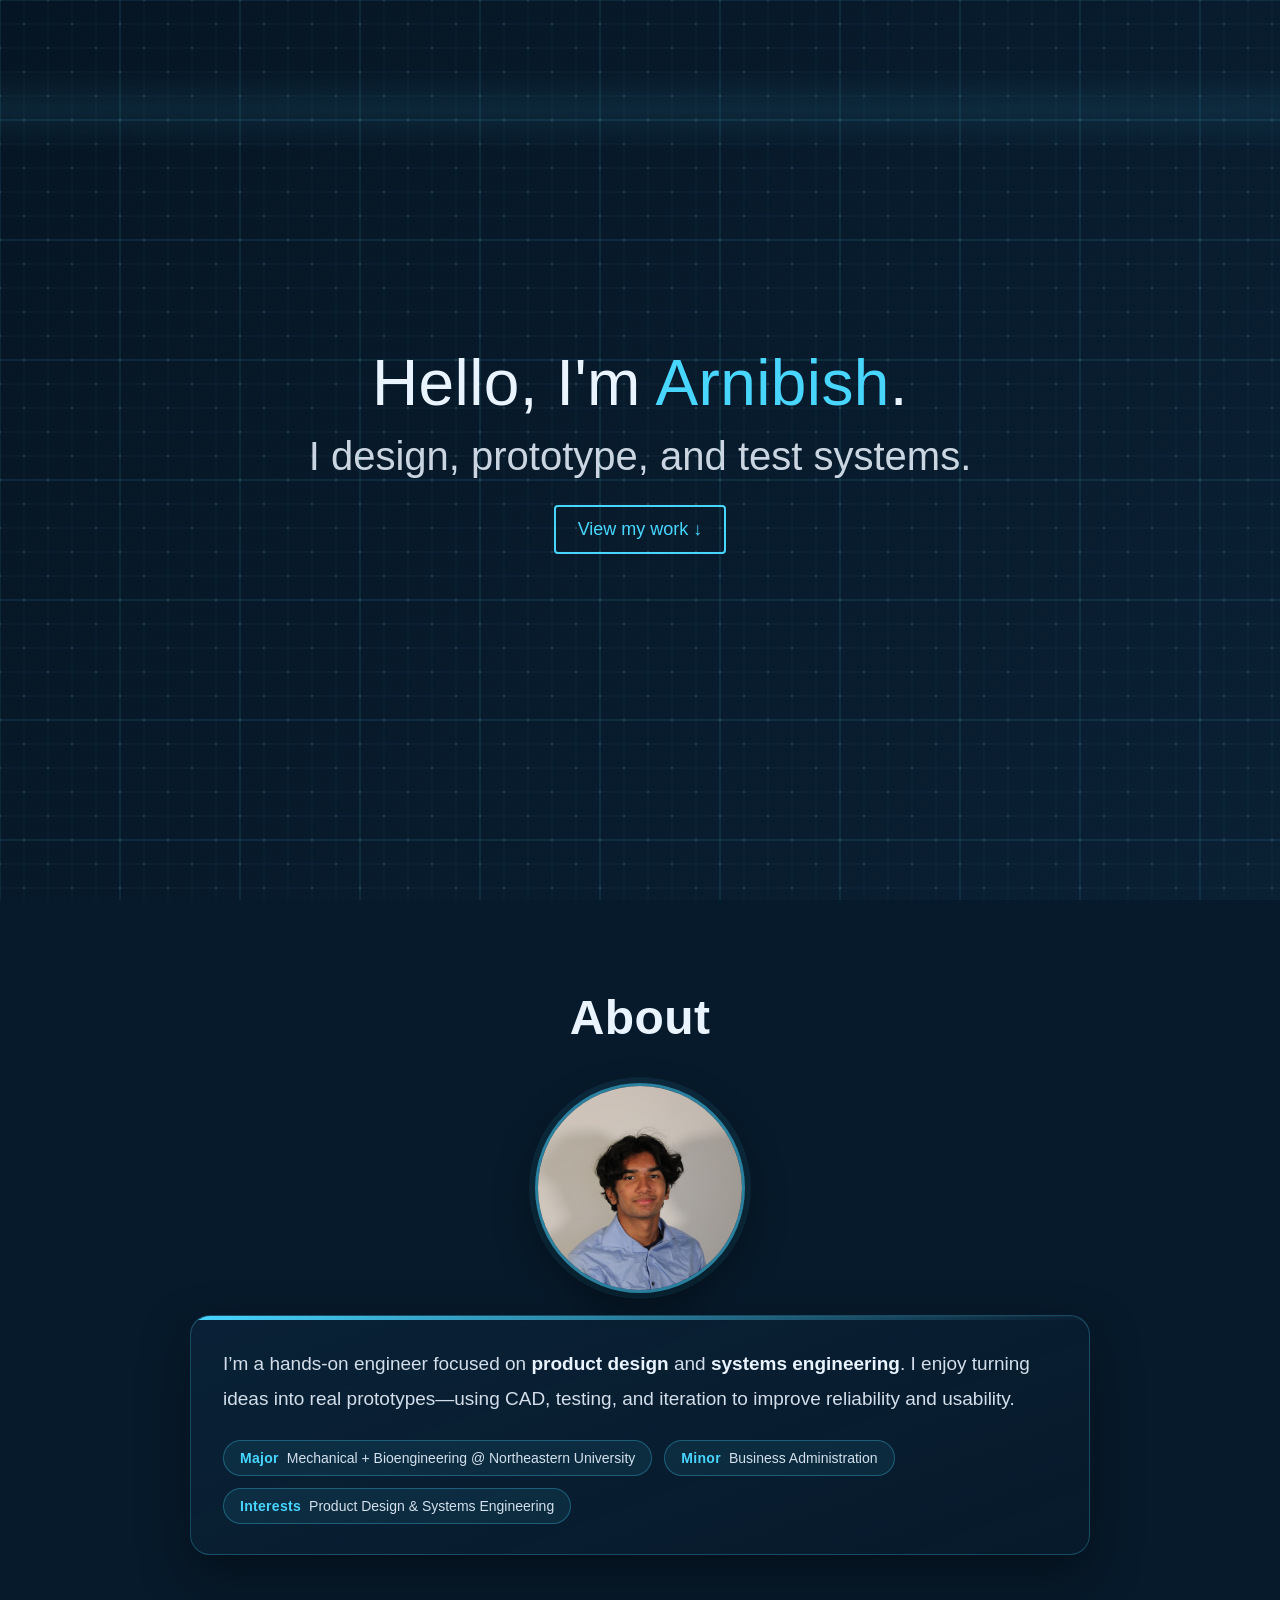
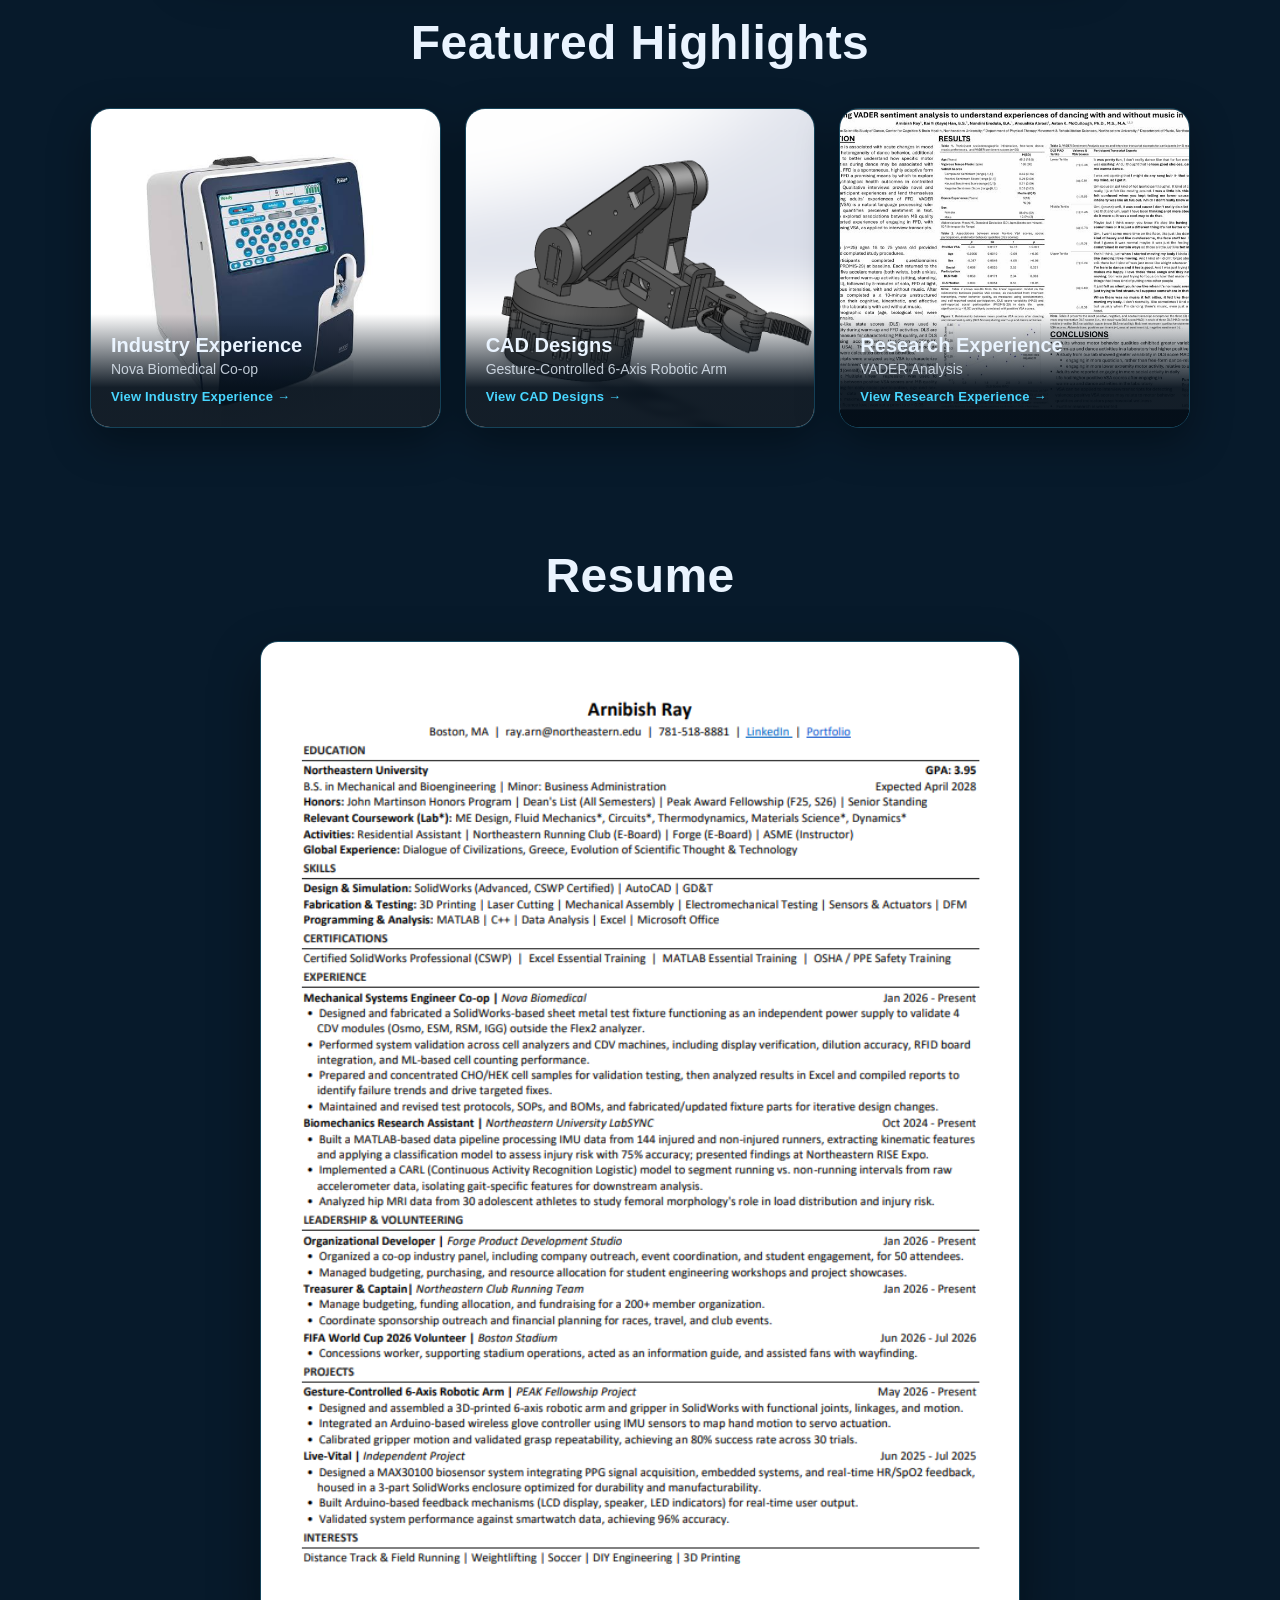
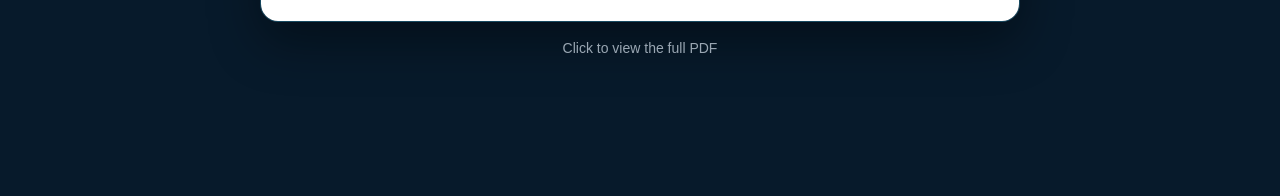
==== index.html @ 6c7f37b7 "Add files via upload" ====
<!doctype html>
<html lang="en">
  <head>
    <meta charset="UTF-8" />
    <meta name="viewport" content="width=device-width, initial-scale=1.0" />
    <title>Arnibish Ray</title>
    <link rel="stylesheet" href="style.css" />
  </head>

  <body>
    <canvas id="bg"></canvas>

    <!-- NAVBAR (hidden until scroll on Home) -->
    <header class="nav" id="nav">
      <nav class="nav-inner">
        <a class="nav-logo" href="index.html">Arnibish</a>

        <div class="nav-links">
          <a href="index.html">Home</a>

          <!-- EXPERIENCE DROPDOWN -->
          <div class="dropdown" id="expDropdown">
            <button class="dropbtn" type="button" aria-haspopup="true" aria-expanded="false">
              Experience ▾
            </button>
            <div class="dropdown-menu">
              <a href="industry.html">Industry Experience</a>
              <a href="research.html">Research Experience</a>
              <a href="clubs.html">Clubs</a>
              <a href="volunteering.html">Volunteering</a>
            </div>
          </div>


          <!-- PROJECTS DROPDOWN -->
          <div class="dropdown" id="projDropdown">
            <button class="dropbtn" type="button" aria-haspopup="true" aria-expanded="false">
              Projects ▾
            </button>
            <div class="dropdown-menu">
              <a href="projects.html#arm">Gesture-Controlled 6-Axis Robotic Arm</a>
              <a href="projects.html#livevitals">Live Patient Vitals Monitoring Enclosure</a>
              <a href="projects.html#vader">VADER Sentiment & Movement Analysis</a>
              <a href="projects.html#imu">Wearable IMU Running Biomechanics Analysis</a>
              <a href="projects.html#northend">Taste of the North End</a>
            </div>
          </div>

          <a href="cad.html">CAD Designs</a>
          <a href="certs.html">Certifications & Awards</a>
          <a href="contact.html">Contact</a>
        </div>
      </nav>
    </header>

    <!-- HERO -->
    <section id="home" class="hero">
      <h1 class="hero-title">Hello, I'm <span class="accent">Arnibish</span>.</h1>
      <p class="hero-subtitle">I design, prototype, and test systems.</p>
      <a class="hero-btn" href="#about">View my work ↓</a>
    </section>

    <!-- ABOUT -->
    <section id="about" class="about">
      <h2 class="section-title">About</h2>

      <div class="about-wrap">
        <img class="headshot" src="ArnibishHeadshot.png" alt="Photo of Arnibish" />

        <div class="about-card">
          <p class="about-intro">
            I’m a hands-on engineer focused on <strong>product design</strong> and
            <strong>systems engineering</strong>. I enjoy turning ideas into real
            prototypes—using CAD, testing, and iteration to improve reliability and
            usability.
          </p>

          <div class="about-chips">
            <span class="chip"><span class="chip-label">Major</span> Mechanical + Bioengineering @ Northeastern University</span>
            <span class="chip"><span class="chip-label">Minor</span> Business Administration</span>
            <span class="chip"><span class="chip-label">Interests</span> Product Design & Systems Engineering</span>
          </div>
        </div>
      </div>
    </section>

    <!-- FEATURED HIGHLIGHTS -->
    <section id="highlights" class="highlights">
      <h2 class="section-title">Featured Highlights</h2>

      <div class="highlight-grid">
        <a class="highlight-card" href="industry.html">
          <img class="highlight-img" src="nova_biomedical_coop.png" alt="Nova Biomedical Co-op preview" />
          <div class="highlight-overlay">
            <h3>Industry Experience</h3>
            <p>Nova Biomedical Co-op</p>
            <span class="highlight-cta">View Industry Experience →</span>
          </div>
        </a>

        <a class="highlight-card" href="cad.html">
          <img class="highlight-img" src="robotic_arm.png" alt="Gesture-Controlled 6-Axis Robotic Arm preview" />
          <div class="highlight-overlay">
            <h3>CAD Designs</h3>
            <p>Gesture-Controlled 6-Axis Robotic Arm</p>
            <span class="highlight-cta">View CAD Designs →</span>
          </div>
        </a>

        <a class="highlight-card" href="research.html">
          <img class="highlight-img" src="vader_analysis.png" alt="VADER Analysis preview" />
          <div class="highlight-overlay">
            <h3>Research Experience</h3>
            <p>VADER Analysis</p>
            <span class="highlight-cta">View Research Experience →</span>
          </div>
        </a>
      </div>
    </section>

    <!-- RESUME -->
    <section id="resume" class="resume">
      <h2 class="section-title">Resume</h2>

      <a class="resume-link" href="arni_resume.pdf" target="_blank" rel="noopener">
        <img class="resume-img" src="resume_image.png" alt="Resume preview" />
      </a>
      <p class="resume-caption">Click to view the full PDF</p>
    </section>

    <script src="script.js"></script>
  </body>
</html>
---- style.css ----
/* ===== RESET ===== */
* {
    margin: 0;
    padding: 0;
    box-sizing: border-box;
  }
  
  html {
    scroll-behavior: smooth;
  }
  
  body {
    font-family: Arial, sans-serif;
    background: #071a2b;
    color: #eaf4ff;
    overflow-x: hidden;
  }
  
  /* Canvas background */
  #bg {
    position: fixed;
    inset: 0;
    width: 100%;
    height: 100%;
    z-index: -1;
  }
  
  /* ===== NAVBAR ===== */
  .nav {
    position: fixed;
    top: 0;
    left: 0;
    width: 100%;
    z-index: 2000;
  
    /* hidden state (Home shows after scroll) */
    transform: translateY(-100%);
    opacity: 0;
    pointer-events: none;
  
    transition: 0.25s ease;
  }
  
  /* shown state */
  .nav.show {
    transform: translateY(0);
    opacity: 1;
    pointer-events: auto;
  }
  
  /* For pages where nav should always be visible */
  .nav.always-show {
    transform: translateY(0);
    opacity: 1;
    pointer-events: auto;
  }
  
  .nav-inner {
    max-width: 1100px;
    margin: 14px auto 0;
    padding: 12px 18px;
  
    display: flex;
    align-items: center;
    justify-content: space-between;
  
    background: rgba(7, 26, 43, 0.75);
    border: 1px solid rgba(72, 214, 255, 0.18);
    border-radius: 14px;
    backdrop-filter: blur(10px);
  }
  
  .nav-logo {
    text-decoration: none;
    color: #eaf4ff;
    font-weight: 800;
    letter-spacing: 0.3px;
  }
  
  .nav-links {
    display: flex;
    gap: 16px;
    align-items: center;
  }
  
  .nav-links a {
    text-decoration: none;
    color: rgba(234, 244, 255, 0.85);
    padding: 8px 10px;
    border-radius: 10px;
    transition: 0.2s ease;
  }
  
  .nav-links a:hover {
    background: rgba(72, 214, 255, 0.12);
    color: #eaf4ff;
  }
  
  /* ===== DROPDOWN (CLICK OPEN) ===== */
  .dropdown {
    position: relative;
    display: inline-block;
  }
  
  .dropbtn {
    text-decoration: none;
    color: rgba(234, 244, 255, 0.85);
    padding: 8px 10px;
    border-radius: 10px;
    cursor: pointer;
    display: inline-block;

    background: transparent;
    border: none;
    font: inherit;
  }
  
  .dropbtn:hover {
    background: rgba(72, 214, 255, 0.12);
    color: #eaf4ff;
  }
  
  .dropdown-menu {
    position: absolute;
    top: calc(100% + 8px);
    left: 0;
    min-width: 240px;
  
    background: rgba(7, 26, 43, 0.92);
    border: 1px solid rgba(72, 214, 255, 0.18);
    border-radius: 12px;
    backdrop-filter: blur(10px);
  
    padding: 8px;
    display: none;
    z-index: 3000;
  }
  
  /* ✅ the only rule that shows the menu */
  .dropdown.open .dropdown-menu {
    display: block;
  }
  
  .dropdown-menu a {
    display: block;
    padding: 10px 10px;
    border-radius: 10px;
    text-decoration: none;
    color: rgba(234, 244, 255, 0.88);
  }
  
  .dropdown-menu a:hover {
    background: rgba(72, 214, 255, 0.12);
    color: #eaf4ff;
  }
  
  /* ===== HERO ===== */
  .hero {
    min-height: 100vh;
    display: flex;
    flex-direction: column;
    justify-content: center;
    align-items: center;
    text-align: center;
    padding: 24px;
  }
  
  .hero-title {
    font-size: 64px;
    font-weight: 300;
    letter-spacing: 0.4px;
  }
  
  .hero-subtitle {
    margin-top: 14px;
    font-size: 40px;
    font-weight: 300;
    color: rgba(234, 244, 255, 0.86);
  }
  
  .accent {
    color: #48d6ff;
  }
  
  .hero-btn {
    margin-top: 26px;
    text-decoration: none;
    color: #48d6ff;
    border: 2px solid #48d6ff;
    padding: 12px 22px;
    border-radius: 4px;
    font-size: 18px;
    transition: 0.2s ease;
  }
  
  .hero-btn:hover {
    background: #48d6ff;
    color: #071a2b;
  }
  
  /* ===== ABOUT ===== */
  .about {
    padding: 90px 20px 50px;
    text-align: center;
  }
  
  .section-title {
    font-size: 48px;
    font-weight: 800;
    margin-bottom: 38px;
    letter-spacing: 0.4px;
  }
  
  .about-wrap {
    max-width: 900px;
    margin: 0 auto;
  
    display: flex;
    flex-direction: column;
    align-items: center;
    gap: 22px;
  }
  
  .headshot {
    width: 210px;
    height: 210px;
    object-fit: cover;
    border-radius: 999px;
    border: 3px solid rgba(72, 214, 255, 0.55);
    box-shadow: 0px 0px 0px 6px rgba(72, 214, 255, 0.08),
      0px 18px 40px rgba(0, 0, 0, 0.4);
  }
  
  .about-card {
    position: relative;
    width: 100%;
    text-align: left;
    background: linear-gradient(160deg, rgba(11, 36, 58, 0.75), rgba(7, 26, 43, 0.6));
    border: 1px solid rgba(72, 214, 255, 0.25);
    border-radius: 20px;
    padding: 30px 32px;
    box-shadow: 0px 20px 50px rgba(0, 0, 0, 0.4), inset 0px 1px 0px rgba(255, 255, 255, 0.04);
    overflow: hidden;
  }
  
  .about-card::before {
    content: "";
    position: absolute;
    top: 0;
    left: 0;
    right: 0;
    height: 4px;
    background: linear-gradient(90deg, #48d6ff, rgba(72, 214, 255, 0));
  }
  
  .about-intro {
    font-size: 19px;
    line-height: 1.85;
    color: rgba(234, 244, 255, 0.9);
    margin-bottom: 24px;
  }
  
  .about-intro strong {
    color: #eaf4ff;
  }
  
  .about-chips {
    display: flex;
    flex-wrap: wrap;
    gap: 12px;
  }
  
  .chip {
    display: flex;
    align-items: center;
    gap: 8px;
    background: rgba(72, 214, 255, 0.08);
    border: 1px solid rgba(72, 214, 255, 0.3);
    border-radius: 999px;
    padding: 9px 16px;
    font-size: 14px;
    color: rgba(234, 244, 255, 0.9);
    transition: 0.2s ease;
  }
  
  .chip:hover {
    background: rgba(72, 214, 255, 0.16);
    border-color: rgba(72, 214, 255, 0.55);
    transform: translateY(-2px);
  }
  
  .chip-label {
    font-weight: 800;
    color: #48d6ff;
    letter-spacing: 0.3px;
  }

  /* ===== FEATURED HIGHLIGHTS ===== */
  .highlights {
    padding: 10px 20px 120px;
    text-align: center;
  }

  .highlight-grid {
    max-width: 1100px;
    margin: 0 auto;
    display: grid;
    grid-template-columns: repeat(3, minmax(0, 1fr));
    gap: 24px;
  }

  .highlight-card {
    position: relative;
    display: block;
    height: 320px;
    border-radius: 20px;
    overflow: hidden;
    text-decoration: none;
    border: 1px solid rgba(72, 214, 255, 0.22);
    box-shadow: 0px 14px 40px rgba(0, 0, 0, 0.35);
    transition: transform 0.25s ease, box-shadow 0.25s ease, border-color 0.25s ease;
  }

  .highlight-card:hover {
    transform: translateY(-6px);
    border-color: rgba(72, 214, 255, 0.6);
    box-shadow: 0px 22px 55px rgba(0, 0, 0, 0.5), 0px 0px 30px rgba(72, 214, 255, 0.15);
  }

  .highlight-img {
    position: absolute;
    inset: 0;
    width: 100%;
    height: 100%;
    object-fit: cover;
    transition: transform 0.35s ease;
  }

  .highlight-card:hover .highlight-img {
    transform: scale(1.06);
  }

  .highlight-overlay {
    position: absolute;
    left: 0;
    right: 0;
    bottom: 0;
    padding: 20px 20px 22px;
    text-align: left;
    background: linear-gradient(180deg, rgba(7, 26, 43, 0) 0%, rgba(5, 16, 27, 0.94) 65%);
  }

  .highlight-overlay h3 {
    font-size: 20px;
    color: #eaf4ff;
    margin-bottom: 4px;
  }

  .highlight-overlay p {
    font-size: 14px;
    color: rgba(234, 244, 255, 0.8);
    margin-bottom: 10px;
  }

  .highlight-cta {
    font-size: 13px;
    font-weight: 800;
    color: #48d6ff;
    letter-spacing: 0.2px;
  }

  /* ===== RESUME ===== */
  .resume {
    padding: 0px 20px 140px;
    text-align: center;
  }

  .resume-link {
    display: inline-block;
    max-width: 760px;
    width: 100%;
    border-radius: 18px;
    overflow: hidden;
    border: 1px solid rgba(72, 214, 255, 0.25);
    box-shadow: 0px 20px 50px rgba(0, 0, 0, 0.4);
    transition: transform 0.25s ease, box-shadow 0.25s ease, border-color 0.25s ease;
  }

  .resume-link:hover {
    transform: translateY(-4px);
    border-color: rgba(72, 214, 255, 0.6);
    box-shadow: 0px 26px 60px rgba(0, 0, 0, 0.5), 0px 0px 30px rgba(72, 214, 255, 0.15);
  }

  .resume-img {
    display: block;
    width: 100%;
    height: auto;
  }

  .resume-caption {
    margin-top: 14px;
    font-size: 14px;
    color: rgba(234, 244, 255, 0.65);
  }
  
  /* ===== PAGE LAYOUT (non-home pages) ===== */
  .page {
    min-height: 100vh;
    padding: 140px 20px 120px; /* space for nav */
    max-width: 980px;
    margin: 0 auto;
  }

  /* wider container for pages using the larger 2-column grid (e.g. CAD Designs) */
  .page.page-wide {
    max-width: 1360px;
  }
  
  .page-title {
    font-size: 54px;
    font-weight: 800;
    text-align: center;
    margin-bottom: 10px;
  }

  .page-subtitle {
    text-align: center;
    color: rgba(234, 244, 255, 0.65);
    font-size: 17px;
    margin-bottom: 50px;
  }
  
  .panel {
    margin: 18px 0;
    padding: 22px 22px;
    background: rgba(7, 26, 43, 0.55);
    border: 1px solid rgba(72, 214, 255, 0.16);
    border-radius: 14px;
  }
  .panel-subtitle {
    margin-top: 6px;
    margin-bottom: 18px;
    color: rgba(72, 214, 255, 0.75);
    font-size: 14px;
    letter-spacing: 0.2px;
  }
  
  
  .panel h2 {
    font-size: 28px;
    margin-bottom: 10px;
  }
  
  .panel p {
    color: rgba(234, 244, 255, 0.88);
    line-height: 1.9;
  }
  /* ===== CONTACT CARDS (3 BOXES) ===== */
.contact-page {
    display: flex;
    flex-direction: column;
    align-items: center;
  }
  
  .contact-cards {
    width: 100%;
    max-width: 1100px;
    margin-top: 46px;
  
    display: grid;
    grid-template-columns: repeat(3, 1fr);
    gap: 44px;
  }
  
  .contact-card {
    height: 260px;
    border-radius: 18px;
  
    display: flex;
    flex-direction: column;
    align-items: center;
    justify-content: center;
    gap: 18px;
  
    background: rgba(7, 26, 43, 0.55);
    border: 1px solid rgba(72, 214, 255, 0.22);
    box-shadow: 0px 14px 40px rgba(0, 0, 0, 0.25);
  
    transition: transform 0.15s ease, border-color 0.15s ease, background 0.15s ease;
  }
  
  .contact-card:hover {
    transform: translateY(-3px);
    border-color: rgba(72, 214, 255, 0.4);
    background: rgba(7, 26, 43, 0.7);
  }
  
  .contact-img {
    width: 150px;
    height: 150px;
    object-fit: contain;
    filter: drop-shadow(0px 10px 18px rgba(0, 0, 0, 0.25));
  }
  
  /* resume thumbnail (no image needed) */
  .resume-thumb {
    width: 120px;
    height: 120px;
    border-radius: 16px;
  
    display: grid;
    place-items: center;
  
    border: 2px solid rgba(72, 214, 255, 0.25);
    background: rgba(72, 214, 255, 0.08);
    font-weight: 900;
    letter-spacing: 1px;
    color: #eaf4ff;
  }
  
  .contact-link {
    color: #48d6ff;
    font-weight: 800;
    text-decoration: none;
    padding-bottom: 6px;
    border-bottom: 2px solid rgba(72, 214, 255, 0.6);
    transition: 0.15s ease;
  }
  
  .contact-link:hover {
    color: #eaf4ff;
    border-bottom-color: #eaf4ff;
  }
  /* ===== CERTIFICATE FLIP CARDS ===== */
.cert-grid {
    margin-top: 16px;
    display: grid;
    grid-template-columns: repeat(3, minmax(0, 1fr));
    gap: 18px;
  }
  
  .flip-card {
    width: 100%;
    height: 320px;
    background: transparent;
    border: none;
    padding: 0;
    cursor: pointer;
    perspective: 1200px; /* makes the 3D flip look real */
  }
  
  .flip-inner {
    position: relative;
    width: 100%;
    height: 100%;
    transform-style: preserve-3d;
    transition: transform 0.6s ease;
  }
  
  /* this class gets toggled on click */
  .flip-card.is-flipped .flip-inner {
    transform: rotateY(180deg);
  }
  
  .flip-face {
    position: absolute;
    inset: 0;
    backface-visibility: hidden;
  
    border-radius: 18px;
    background: rgba(7, 26, 43, 0.55);
    border: 1px solid rgba(72, 214, 255, 0.22);
    box-shadow: 0px 14px 40px rgba(0, 0, 0, 0.25);
  
    display: flex;
    flex-direction: column;
    justify-content: center;
    align-items: center;
    padding: 16px;
  }
  
  .flip-front {
    gap: 12px;
  }
  
  .cert-img {
    width: 100%;
    max-width: 260px;
    height: 190px;
    object-fit: cover;
    border-radius: 14px;
    border: 1px solid rgba(234, 244, 255, 0.12);
    background: rgba(255, 255, 255, 0.03);
  }
  
  .cert-title {
    font-weight: 900;
    letter-spacing: 0.3px;
    color: #eaf4ff;
    margin-top: 6px;
  }
  
  .flip-back {
    transform: rotateY(180deg);
    align-items: flex-start;
    justify-content: flex-start;
    gap: 10px;
    text-align: left;
  }
  
  .flip-back h3 {
    font-size: 18px;
    margin-bottom: 4px;
    color: #eaf4ff;
  }
  
  .flip-back p {
    color: rgba(234, 244, 255, 0.86);
    line-height: 1.6;
  }
  
  .cert-meta {
    color: rgba(234, 244, 255, 0.78);
    font-size: 14px;
  }
  
  .cert-link {
    margin-top: 6px;
    color: #48d6ff;
    text-decoration: none;
    font-weight: 800;
    padding-bottom: 4px;
    border-bottom: 2px solid rgba(72, 214, 255, 0.6);
  }
  
  .cert-link:hover {
    color: #eaf4ff;
    border-bottom-color: #eaf4ff;
  }
  
  .hint {
    margin-top: auto;
    font-size: 12px;
    color: rgba(234, 244, 255, 0.55);
  }
  
  /* two-columns-per-row variant (used on the CAD Designs page) */
  .cert-grid.cols-2 {
    grid-template-columns: repeat(2, minmax(0, 1fr));
    gap: 28px;
  }

  .cert-grid.cols-2 .flip-card {
    height: auto;
    aspect-ratio: 1 / 1.15;
  }

  .cert-grid.cols-2 .flip-back {
    overflow-y: auto;
    align-content: flex-start;
  }

  .cert-grid.cols-2 .cert-img {
    width: 100%;
    max-width: 100%;
    height: auto;
    aspect-ratio: 1 / 1;
    object-fit: cover;
  }

  .cert-grid.cols-2 .cert-title {
    font-size: 19px;
  }

  .cert-grid.cols-2 .flip-back h3 {
    font-size: 22px;
  }

  .cert-grid.cols-2 .flip-back p {
    font-size: 17px;
    line-height: 1.7;
  }

  /* responsive */
  @media (max-width: 950px) {
    .cert-grid {
      grid-template-columns: 1fr;
    }
    .flip-card {
      height: 340px;
    }
    .cert-grid.cols-2 .flip-card {
      aspect-ratio: 1 / 1.35;
    }
  }
  



  /* responsive */
  @media (max-width: 950px) {
    .contact-cards {
      grid-template-columns: 1fr;
      gap: 18px;
      max-width: 520px;
    }
  
    .contact-card {
      height: 230px;
    }
  }
  
  /* ===== PROJECT SECTIONS (Projects page) ===== */
  .project-section {
    position: relative;
    padding: 70px 0 90px;
    border-top: 1px solid rgba(72, 214, 255, 0.14);
  }

  .project-section:first-of-type {
    border-top: none;
    padding-top: 20px;
  }

  .project-index {
    position: absolute;
    top: 8px;
    right: 0;
    font-size: 110px;
    font-weight: 900;
    line-height: 1;
    color: rgba(72, 214, 255, 0.07);
    user-select: none;
    pointer-events: none;
  }

  .project-hero {
    position: relative;
    max-width: 760px;
    margin-bottom: 34px;
  }

  .project-title {
    font-size: 34px;
    font-weight: 800;
    color: #eaf4ff;
    margin-bottom: 8px;
  }

  .project-tagline {
    font-size: 17px;
    color: rgba(234, 244, 255, 0.68);
  }

  .project-grid {
    position: relative;
    display: grid;
    grid-template-columns: repeat(2, minmax(0, 1fr));
    gap: 20px;
  }

  .project-block {
    background: linear-gradient(160deg, rgba(11, 36, 58, 0.68), rgba(7, 26, 43, 0.5));
    border: 1px solid rgba(72, 214, 255, 0.2);
    border-radius: 16px;
    padding: 24px 26px;
    box-shadow: 0px 12px 30px rgba(0, 0, 0, 0.25);
    transition: border-color 0.25s ease, transform 0.25s ease;
  }

  .project-block:hover {
    border-color: rgba(72, 214, 255, 0.45);
    transform: translateY(-3px);
  }

  .project-block h3 {
    font-size: 13px;
    font-weight: 800;
    text-transform: uppercase;
    letter-spacing: 1.2px;
    color: #48d6ff;
    margin-bottom: 12px;
  }

  .project-block p {
    font-size: 15.5px;
    line-height: 1.75;
    color: rgba(234, 244, 255, 0.85);
  }

  .project-block ul {
    padding-left: 18px;
    display: flex;
    flex-direction: column;
    gap: 8px;
  }

  .project-block li {
    font-size: 15px;
    line-height: 1.6;
    color: rgba(234, 244, 255, 0.85);
  }

  .chip-row {
    display: flex;
    flex-wrap: wrap;
    gap: 8px;
  }

  .chip-sm {
    padding: 6px 13px;
    font-size: 13px;
  }

  .project-gallery-block {
    grid-column: 1 / -1;
  }

  .project-gallery {
    display: grid;
    grid-template-columns: repeat(3, minmax(0, 1fr));
    gap: 14px;
    margin-bottom: 16px;
  }

  .project-gallery img {
    width: 100%;
    height: 260px;
    object-fit: contain;
    background: rgba(255, 255, 255, 0.04);
    border-radius: 12px;
    border: 1px solid rgba(72, 214, 255, 0.22);
  }

  /* full-poster image, shows the whole rectangle without cropping (e.g. VADER/IMU posters) */
  .project-poster {
    width: 100%;
    height: 560px;
    object-fit: contain;
    background: rgba(255, 255, 255, 0.04);
    border-radius: 14px;
    border: 1px solid rgba(72, 214, 255, 0.22);
    margin-bottom: 16px;
  }

  .gallery-item {
    margin: 0;
    display: flex;
    flex-direction: column;
  }

  .gallery-item figcaption {
    margin-top: 8px;
    font-size: 13px;
    text-align: center;
    color: rgba(234, 244, 255, 0.7);
  }

  /* responsive 16:9 embed wrapper (Google Slides, YouTube, etc.) */
  .embed-wrap {
    position: relative;
    width: 100%;
    padding-top: 56.25%;
    border-radius: 14px;
    overflow: hidden;
    border: 1px solid rgba(72, 214, 255, 0.25);
    box-shadow: 0px 10px 28px rgba(0, 0, 0, 0.3);
    margin-bottom: 16px;
  }

  .embed-wrap iframe {
    position: absolute;
    top: 0;
    left: 0;
    width: 100%;
    height: 100%;
    border: 0;
  }

  /* vertical variant for YouTube Shorts / portrait video */
  .embed-wrap.embed-vertical {
    max-width: 360px;
    margin-left: auto;
    margin-right: auto;
    padding-top: 177.78%;
  }

  .embed-label {
    font-size: 12px;
    font-weight: 700;
    color: rgba(234, 244, 255, 0.55);
    text-transform: uppercase;
    letter-spacing: 0.6px;
    margin-bottom: 8px;
  }

  .project-links {
    display: flex;
    flex-wrap: wrap;
    gap: 12px;
  }

  .project-link {
    display: inline-block;
    color: #48d6ff;
    text-decoration: none;
    font-weight: 800;
    font-size: 13.5px;
    letter-spacing: 0.2px;
    border: 1px solid rgba(72, 214, 255, 0.4);
    padding: 9px 18px;
    border-radius: 999px;
    transition: 0.2s ease;
  }

  .project-link:hover {
    background: rgba(72, 214, 255, 0.15);
    border-color: rgba(72, 214, 255, 0.7);
  }

  /* ===== SCROLL TRACKER (Projects page) ===== */
  .scroll-tracker {
    position: fixed;
    right: 28px;
    top: 50%;
    transform: translateY(-50%);
    display: flex;
    flex-direction: column;
    align-items: center;
    z-index: 60;
  }

  .tracker-item {
    position: relative;
    display: flex;
    align-items: center;
    justify-content: center;
    cursor: pointer;
  }

  .tracker-ring {
    width: 34px;
    height: 34px;
    transform: rotate(-90deg);
    overflow: visible;
  }

  .ring-track {
    fill: none;
    stroke: rgba(72, 214, 255, 0.16);
    stroke-width: 3;
  }

  .ring-fill {
    fill: none;
    stroke: #ffffff;
    stroke-width: 3;
    stroke-linecap: round;
    opacity: 0.3;
    transition: stroke-dashoffset 0.1s linear, opacity 0.15s linear;
  }

  .tracker-item.active .ring-track {
    stroke: rgba(72, 214, 255, 0.4);
  }

  .tracker-item.active .tracker-ring {
    filter: drop-shadow(0 0 6px rgba(255, 255, 255, 0.55));
  }

  .tracker-label {
    position: absolute;
    right: 46px;
    white-space: nowrap;
    font-size: 12px;
    color: rgba(234, 244, 255, 0.85);
    background: rgba(5, 16, 27, 0.92);
    border: 1px solid rgba(72, 214, 255, 0.3);
    padding: 5px 11px;
    border-radius: 6px;
    opacity: 0;
    transform: translateX(6px);
    transition: 0.2s ease;
    pointer-events: none;
  }

  .tracker-item:hover .tracker-label,
  .tracker-item.active .tracker-label {
    opacity: 1;
    transform: translateX(0);
  }

  .tracker-connector {
    position: relative;
    width: 2px;
    height: 30px;
    background: rgba(72, 214, 255, 0.14);
    overflow: hidden;
  }

  .connector-fill {
    position: absolute;
    top: 0;
    left: 0;
    width: 100%;
    height: 0%;
    background: #ffffff;
    opacity: 0.4;
  }

  @media (max-width: 1150px) {
    .scroll-tracker {
      display: none;
    }
  }

  /* ===== EXPERIENCE PAGES (Industry / Research / Clubs / Volunteering) ===== */

  /* single-photo entries: text + photo side by side */
  .exp-layout {
    display: flex;
    gap: 26px;
    align-items: flex-start;
  }

  .exp-layout .exp-text {
    flex: 1;
    min-width: 0;
  }

  .exp-photo-side {
    flex: 0 0 240px;
  }

  .exp-photo-side img {
    width: 100%;
    aspect-ratio: 1 / 1;
    height: auto;
    object-fit: cover;
    border-radius: 14px;
    border: 1px solid rgba(72, 214, 255, 0.25);
    box-shadow: 0px 10px 28px rgba(0, 0, 0, 0.3);
  }

  /* multi-photo entries: gallery strip at the bottom */
  .exp-gallery {
    display: grid;
    grid-template-columns: repeat(auto-fit, minmax(220px, 1fr));
    gap: 16px;
    margin-top: 16px;
  }

  .exp-gallery img {
    width: 100%;
    aspect-ratio: 1 / 1;
    height: auto;
    object-fit: cover;
    border-radius: 12px;
    border: 1px solid rgba(72, 214, 255, 0.22);
  }

  /* single big photo variant (e.g. Shefelbine Lab) */
  .exp-photo-large {
    width: 100%;
    aspect-ratio: 16 / 9;
    object-fit: cover;
    border-radius: 14px;
    border: 1px solid rgba(72, 214, 255, 0.25);
    box-shadow: 0px 10px 28px rgba(0, 0, 0, 0.3);
    margin-top: 16px;
  }

  /* two large rectangular photos stacked vertically (e.g. VADER, PEAK) */
  .exp-gallery-stacked {
    display: flex;
    flex-direction: column;
    gap: 16px;
    margin-top: 16px;
  }

  .exp-gallery-stacked img {
    width: 100%;
    aspect-ratio: 4 / 3;
    object-fit: cover;
    border-radius: 14px;
    border: 1px solid rgba(72, 214, 255, 0.25);
    box-shadow: 0px 10px 28px rgba(0, 0, 0, 0.3);
  }

  @media (max-width: 800px) {
    .exp-layout {
      flex-direction: column;
    }
    .exp-photo-side {
      flex: none;
      width: 100%;
      max-width: 280px;
    }
  }
  .exp-intro {
    max-width: 760px;
    margin: 0 auto 50px;
    text-align: center;
    color: rgba(234, 244, 255, 0.7);
    font-size: 16px;
    line-height: 1.7;
  }

  .exp-entry {
    background: linear-gradient(160deg, rgba(11, 36, 58, 0.68), rgba(7, 26, 43, 0.5));
    border: 1px solid rgba(72, 214, 255, 0.2);
    border-radius: 18px;
    padding: 28px 30px;
    margin-bottom: 26px;
    box-shadow: 0px 14px 36px rgba(0, 0, 0, 0.28);
    transition: border-color 0.25s ease, transform 0.25s ease;
    position: relative;
    overflow: hidden;
  }

  .exp-entry::before {
    content: "";
    position: absolute;
    top: 0;
    left: 0;
    right: 0;
    height: 3px;
    background: linear-gradient(90deg, #48d6ff, rgba(72, 214, 255, 0));
  }

  .exp-entry:hover {
    border-color: rgba(72, 214, 255, 0.45);
    transform: translateY(-3px);
  }

  .exp-header {
    display: flex;
    flex-wrap: wrap;
    align-items: baseline;
    justify-content: space-between;
    gap: 8px 20px;
    margin-bottom: 14px;
  }

  .exp-title-group {
    display: flex;
    flex-direction: column;
    gap: 2px;
  }

  .exp-title {
    font-size: 22px;
    font-weight: 800;
    color: #eaf4ff;
  }

  .exp-role {
    font-size: 15px;
    color: #48d6ff;
    font-weight: 700;
  }

  .exp-dates {
    font-size: 13px;
    color: rgba(234, 244, 255, 0.55);
    white-space: nowrap;
    border: 1px solid rgba(72, 214, 255, 0.25);
    padding: 5px 12px;
    border-radius: 999px;
  }

  .exp-body p {
    font-size: 15.5px;
    line-height: 1.75;
    color: rgba(234, 244, 255, 0.85);
    margin-bottom: 14px;
  }

  .exp-body p:last-of-type {
    margin-bottom: 18px;
  }

  /* grouped roles at the same organization (e.g. City of Malden) */
  .exp-group {
    margin-bottom: 46px;
    background: linear-gradient(160deg, rgba(11, 36, 58, 0.68), rgba(7, 26, 43, 0.5));
    border: 1px solid rgba(72, 214, 255, 0.2);
    border-radius: 18px;
    padding: 28px 30px;
    box-shadow: 0px 14px 36px rgba(0, 0, 0, 0.28);
    position: relative;
    overflow: hidden;
  }

  .exp-group::before {
    content: "";
    position: absolute;
    top: 0;
    left: 0;
    right: 0;
    height: 3px;
    background: linear-gradient(90deg, #48d6ff, rgba(72, 214, 255, 0));
  }

  .exp-group .exp-entry {
    background: rgba(255, 255, 255, 0.03);
    border: 1px solid rgba(72, 214, 255, 0.14);
    box-shadow: none;
  }

  .exp-group .exp-entry::before {
    display: none;
  }

  .exp-group-header {
    margin-bottom: 22px;
  }

  .exp-group-header .exp-title {
    font-size: 26px;
  }

  .exp-group-sub {
    font-size: 15px;
    color: rgba(234, 244, 255, 0.6);
    margin-top: 4px;
  }

  .exp-group-body {
    display: flex;
    gap: 26px;
    align-items: stretch;
  }

  .exp-group-list {
    flex: 1;
    min-width: 0;
  }

  .exp-group-list .exp-entry {
    margin-bottom: 20px;
  }

  .exp-group-list .exp-entry:last-child {
    margin-bottom: 0;
  }

  /* scoped mini scroll tracker, e.g. the City of Malden roles */
  .mini-tracker {
    position: sticky;
    top: 170px;
    flex: 0 0 40px;
    display: flex;
    flex-direction: column;
    align-items: center;
    align-self: stretch;
    height: auto;
  }

  .mini-tracker .tracker-ring {
    width: 26px;
    height: 26px;
  }

  .mini-tracker .tracker-connector {
    flex: 1;
    min-height: 24px;
    height: auto;
  }

  .mini-tracker .tracker-label {
    right: 38px;
    font-size: 11px;
  }

  /* sub-projects nested inside a research role (e.g. LABSYNC) */
  .exp-sub {
    background: rgba(255, 255, 255, 0.03);
    border: 1px solid rgba(72, 214, 255, 0.14);
    border-radius: 14px;
    padding: 20px 22px;
    margin-top: 18px;
  }

  .exp-sub h4 {
    font-size: 16px;
    font-weight: 800;
    color: #eaf4ff;
    margin-bottom: 10px;
  }

  .exp-sub p {
    font-size: 15px;
    line-height: 1.7;
    color: rgba(234, 244, 255, 0.82);
    margin-bottom: 12px;
  }

  .exp-sub:last-child {
    margin-bottom: 0;
  }

  @media (max-width: 1000px) {
    .mini-tracker {
      display: none;
    }
  }

  @media (max-width: 700px) {
    .exp-header {
      flex-direction: column;
      align-items: flex-start;
    }
    .exp-entry {
      padding: 22px 20px;
    }
  }

  /* ===== RESPONSIVE ===== */
  @media (max-width: 900px) {
    .hero-title {
      font-size: 44px;
    }
    .hero-subtitle {
      font-size: 26px;
    }
    .section-title {
      font-size: 38px;
    }
    .about-intro {
      font-size: 17px;
    }
    .page-title {
      font-size: 40px;
    }
    .highlight-grid {
      grid-template-columns: 1fr;
    }
    .project-grid {
      grid-template-columns: 1fr;
    }
    .project-gallery {
      grid-template-columns: 1fr;
    }
    .project-index {
      font-size: 70px;
    }
    .project-title {
      font-size: 27px;
    }
  }
  
  @media (max-width: 700px) {
    .nav-links {
      gap: 8px;
    }
    .nav-inner {
      margin: 10px auto 0;
    }
  }
  
  @media (max-width: 600px) {
    .headshot {
      width: 185px;
      height: 185px;
    }
    .about-card {
      padding: 24px 20px;
    }
  }
  
  .flip-toggle-btn {
    position: absolute;
    top: 10px;
    right: 10px;
    z-index: 5;
    background: rgba(10, 20, 35, 0.85);
    color: #48d6ff;
    border: 1px solid rgba(72, 214, 255, 0.45);
    border-radius: 999px;
    padding: 6px 12px;
    font-size: 12px;
    font-weight: 600;
    letter-spacing: 0.02em;
    cursor: pointer;
    display: flex;
    align-items: center;
    gap: 5px;
    transition: background 0.15s ease, transform 0.15s ease;
  }

  .flip-toggle-btn:hover {
    background: rgba(72, 214, 255, 0.18);
    transform: translateY(-1px);
  }

  .flip-toggle-btn svg {
    width: 13px;
    height: 13px;
  }
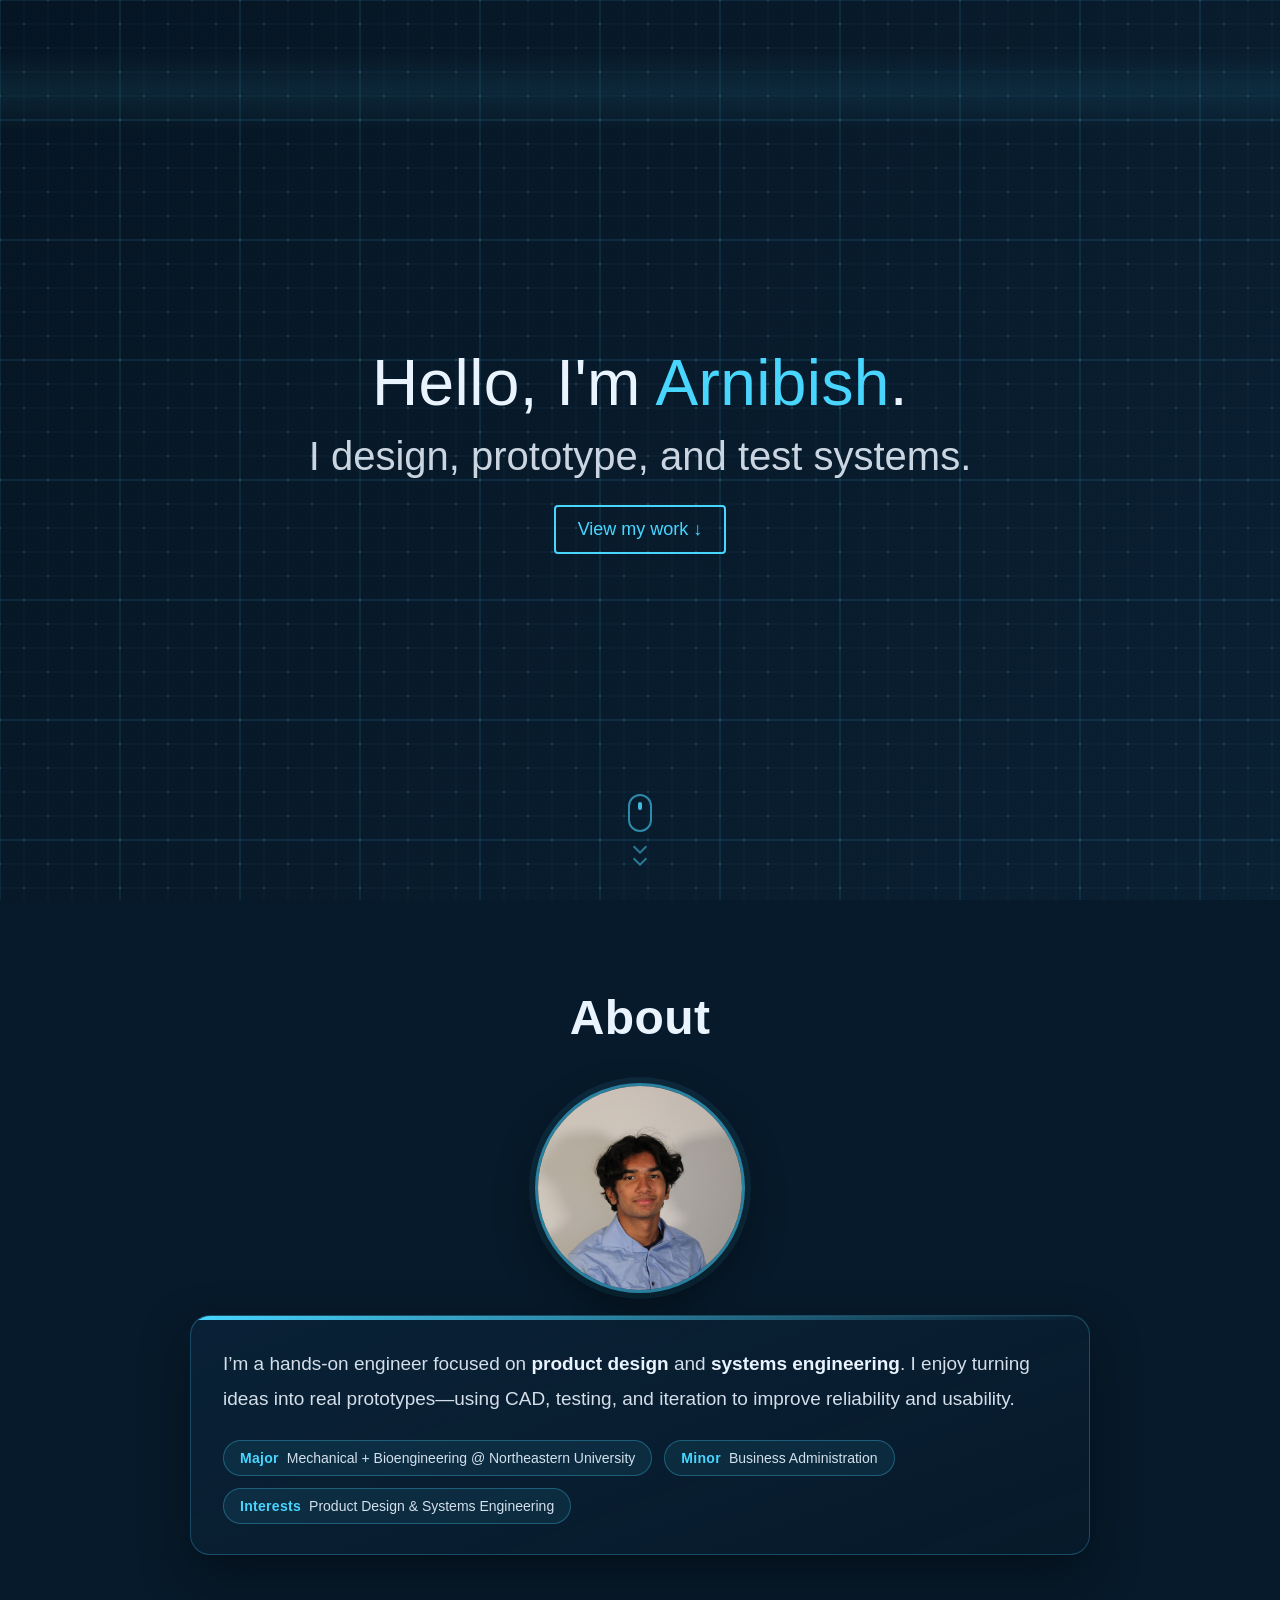
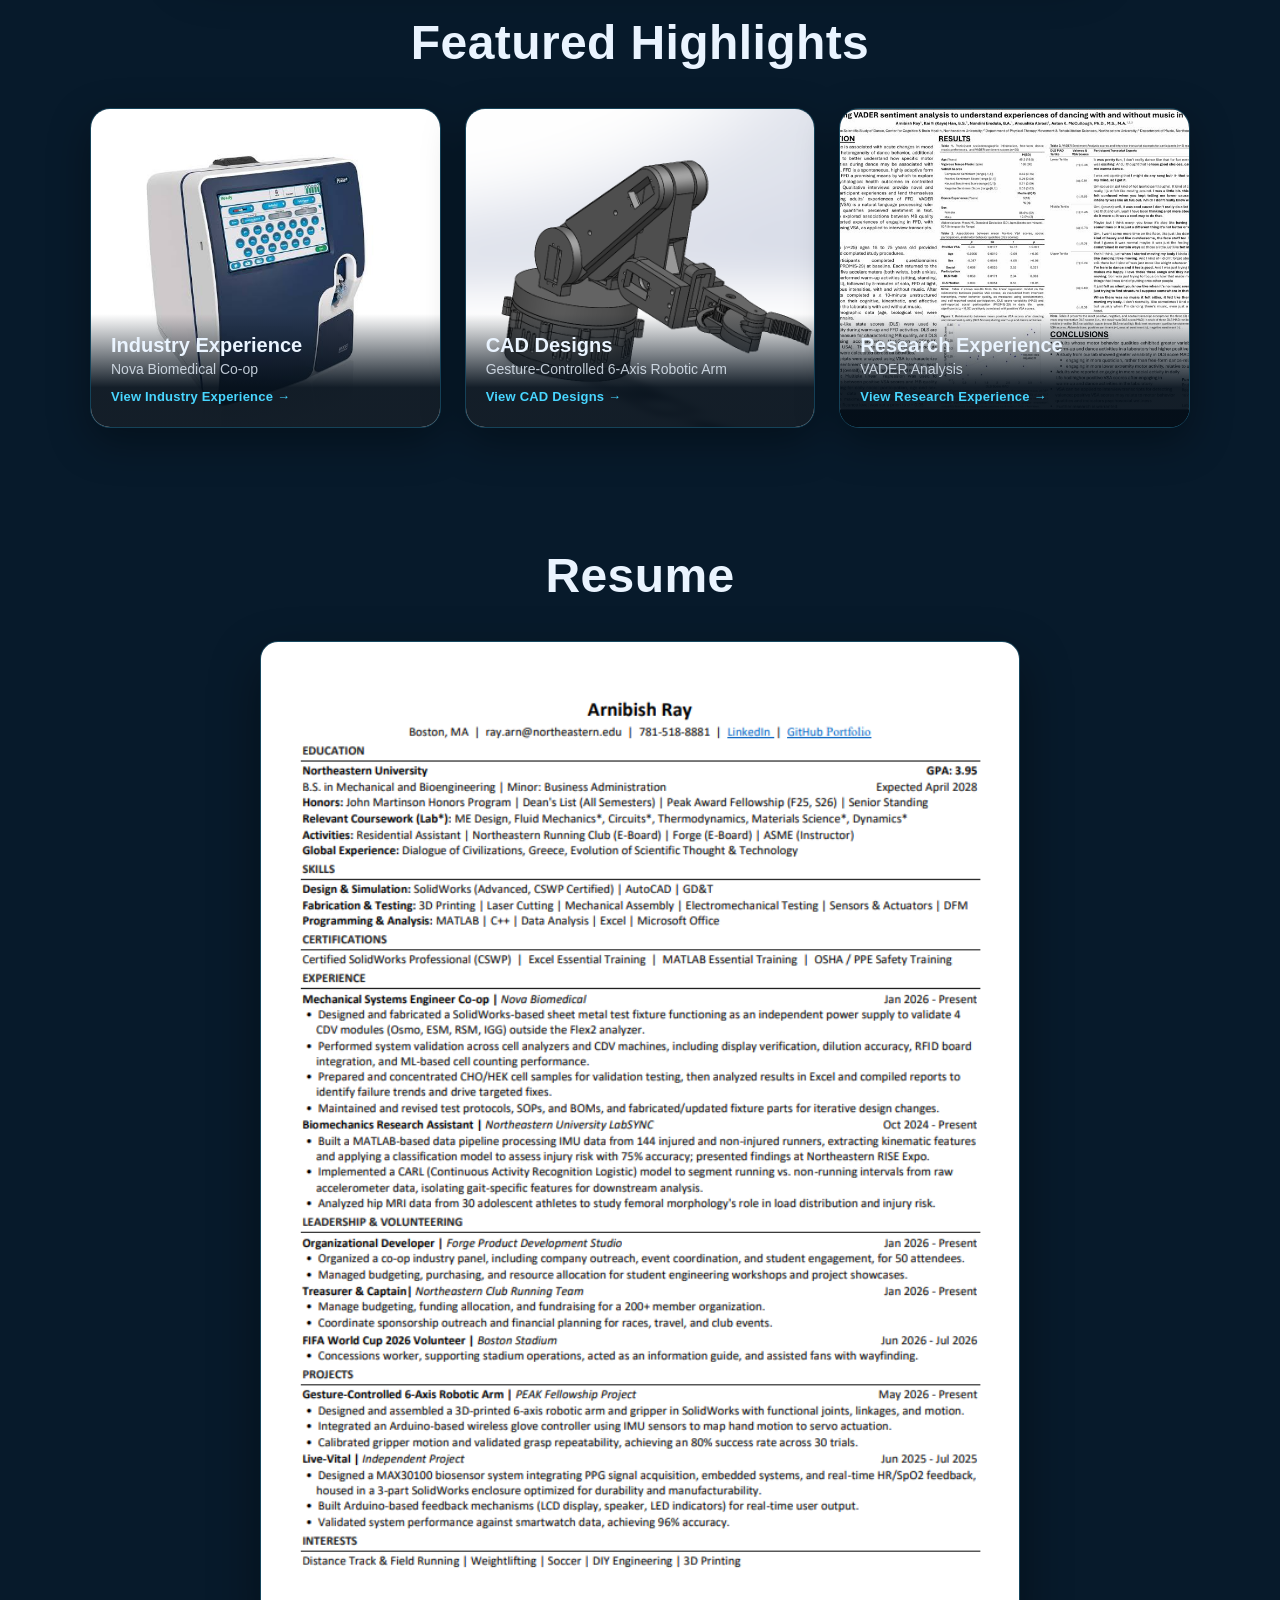
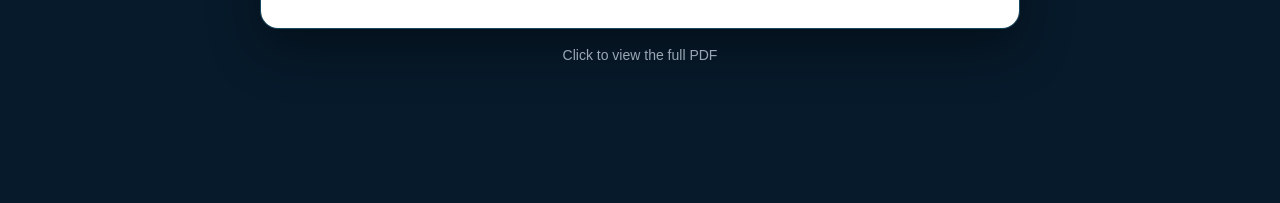
==== commit edac145b: "Add files via upload" ====
--- a/index.html
+++ b/index.html
@@ -58,6 +58,16 @@
       <h1 class="hero-title">Hello, I'm <span class="accent">Arnibish</span>.</h1>
       <p class="hero-subtitle">I design, prototype, and test systems.</p>
       <a class="hero-btn" href="#about">View my work ↓</a>
+
+      <a class="scroll-indicator" href="#about" aria-label="Scroll down">
+        <span class="scroll-indicator-mouse">
+          <span class="scroll-indicator-wheel"></span>
+        </span>
+        <span class="scroll-indicator-chevrons">
+          <span></span>
+          <span></span>
+        </span>
+      </a>
     </section>
 
     <!-- ABOUT -->
--- a/style.css
+++ b/style.css
@@ -163,6 +163,7 @@
     align-items: center;
     text-align: center;
     padding: 24px;
+    position: relative;
   }
   
   .hero-title {
@@ -578,6 +579,17 @@
     justify-content: center;
     align-items: center;
     padding: 16px;
+  }
+
+  /* Some browsers don't reliably apply backface-visibility to iframes
+     (they get their own compositing layer), which can let the 3D
+     viewer show through on the "wrong" side. Force it explicitly. */
+  .flip-card.is-flipped .flip-front {
+    visibility: hidden;
+  }
+
+  .flip-card:not(.is-flipped) .flip-back {
+    visibility: hidden;
   }
   
   .flip-front {
@@ -1399,3 +1411,74 @@
     width: 13px;
     height: 13px;
   }
+
+  /* Scroll indicator (Home hero) */
+  .scroll-indicator {
+    position: absolute;
+    bottom: 36px;
+    left: 50%;
+    transform: translateX(-50%);
+    display: flex;
+    flex-direction: column;
+    align-items: center;
+    gap: 10px;
+    text-decoration: none;
+    opacity: 0.85;
+    animation: scrollIndicatorFade 2.5s ease-in-out infinite;
+  }
+
+  .scroll-indicator-mouse {
+    width: 24px;
+    height: 38px;
+    border: 2px solid rgba(72, 214, 255, 0.7);
+    border-radius: 14px;
+    display: flex;
+    justify-content: center;
+    padding-top: 6px;
+  }
+
+  .scroll-indicator-wheel {
+    width: 4px;
+    height: 8px;
+    border-radius: 2px;
+    background: #48d6ff;
+    animation: scrollIndicatorWheel 1.6s ease-in-out infinite;
+  }
+
+  .scroll-indicator-chevrons {
+    display: flex;
+    flex-direction: column;
+    align-items: center;
+    gap: 2px;
+  }
+
+  .scroll-indicator-chevrons span {
+    display: block;
+    width: 10px;
+    height: 10px;
+    border-right: 2px solid rgba(72, 214, 255, 0.6);
+    border-bottom: 2px solid rgba(72, 214, 255, 0.6);
+    transform: rotate(45deg);
+    animation: scrollIndicatorChevron 1.6s ease-in-out infinite;
+  }
+
+  .scroll-indicator-chevrons span:nth-child(2) {
+    animation-delay: 0.2s;
+  }
+
+  @keyframes scrollIndicatorWheel {
+    0% { transform: translateY(0); opacity: 1; }
+    60% { transform: translateY(10px); opacity: 0; }
+    61% { transform: translateY(0); opacity: 0; }
+    100% { transform: translateY(0); opacity: 1; }
+  }
+
+  @keyframes scrollIndicatorChevron {
+    0%, 100% { opacity: 0.3; }
+    50% { opacity: 1; }
+  }
+
+  @keyframes scrollIndicatorFade {
+    0%, 100% { opacity: 0.85; }
+    50% { opacity: 0.4; }
+  }
